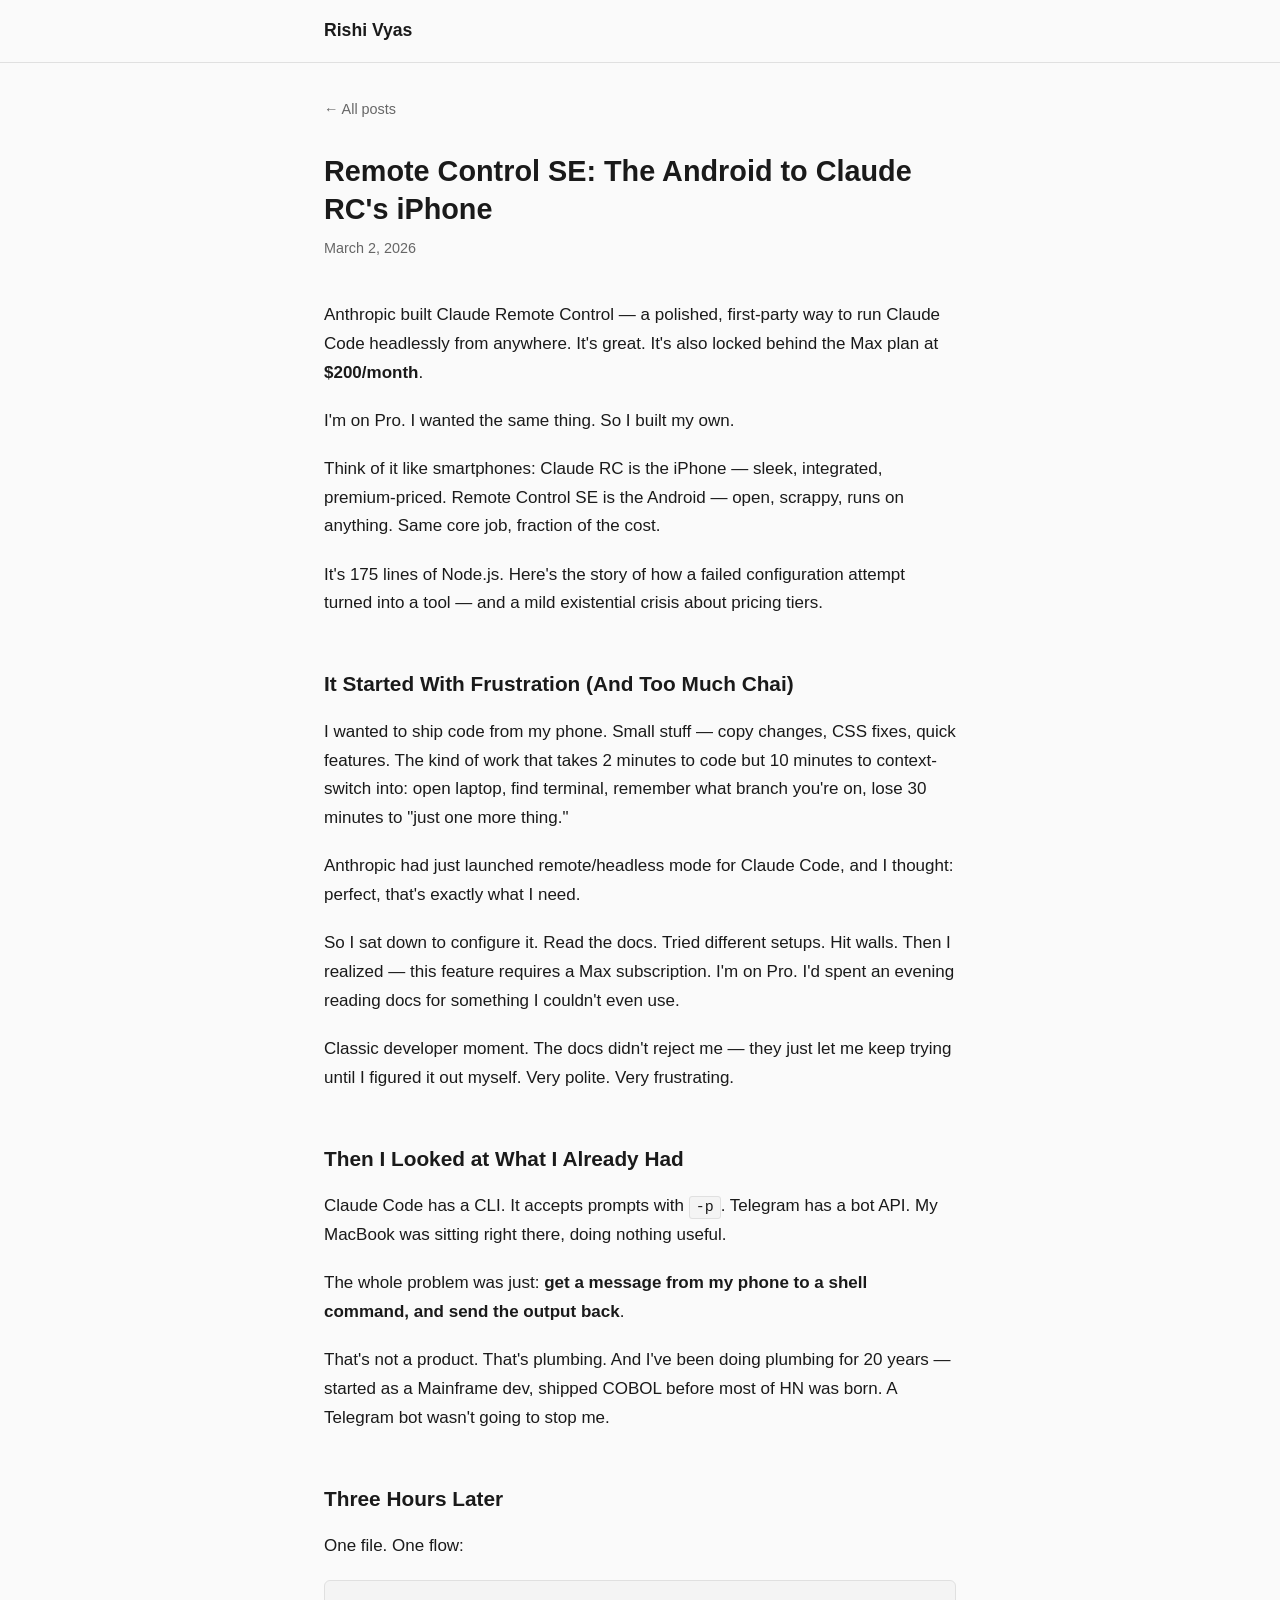
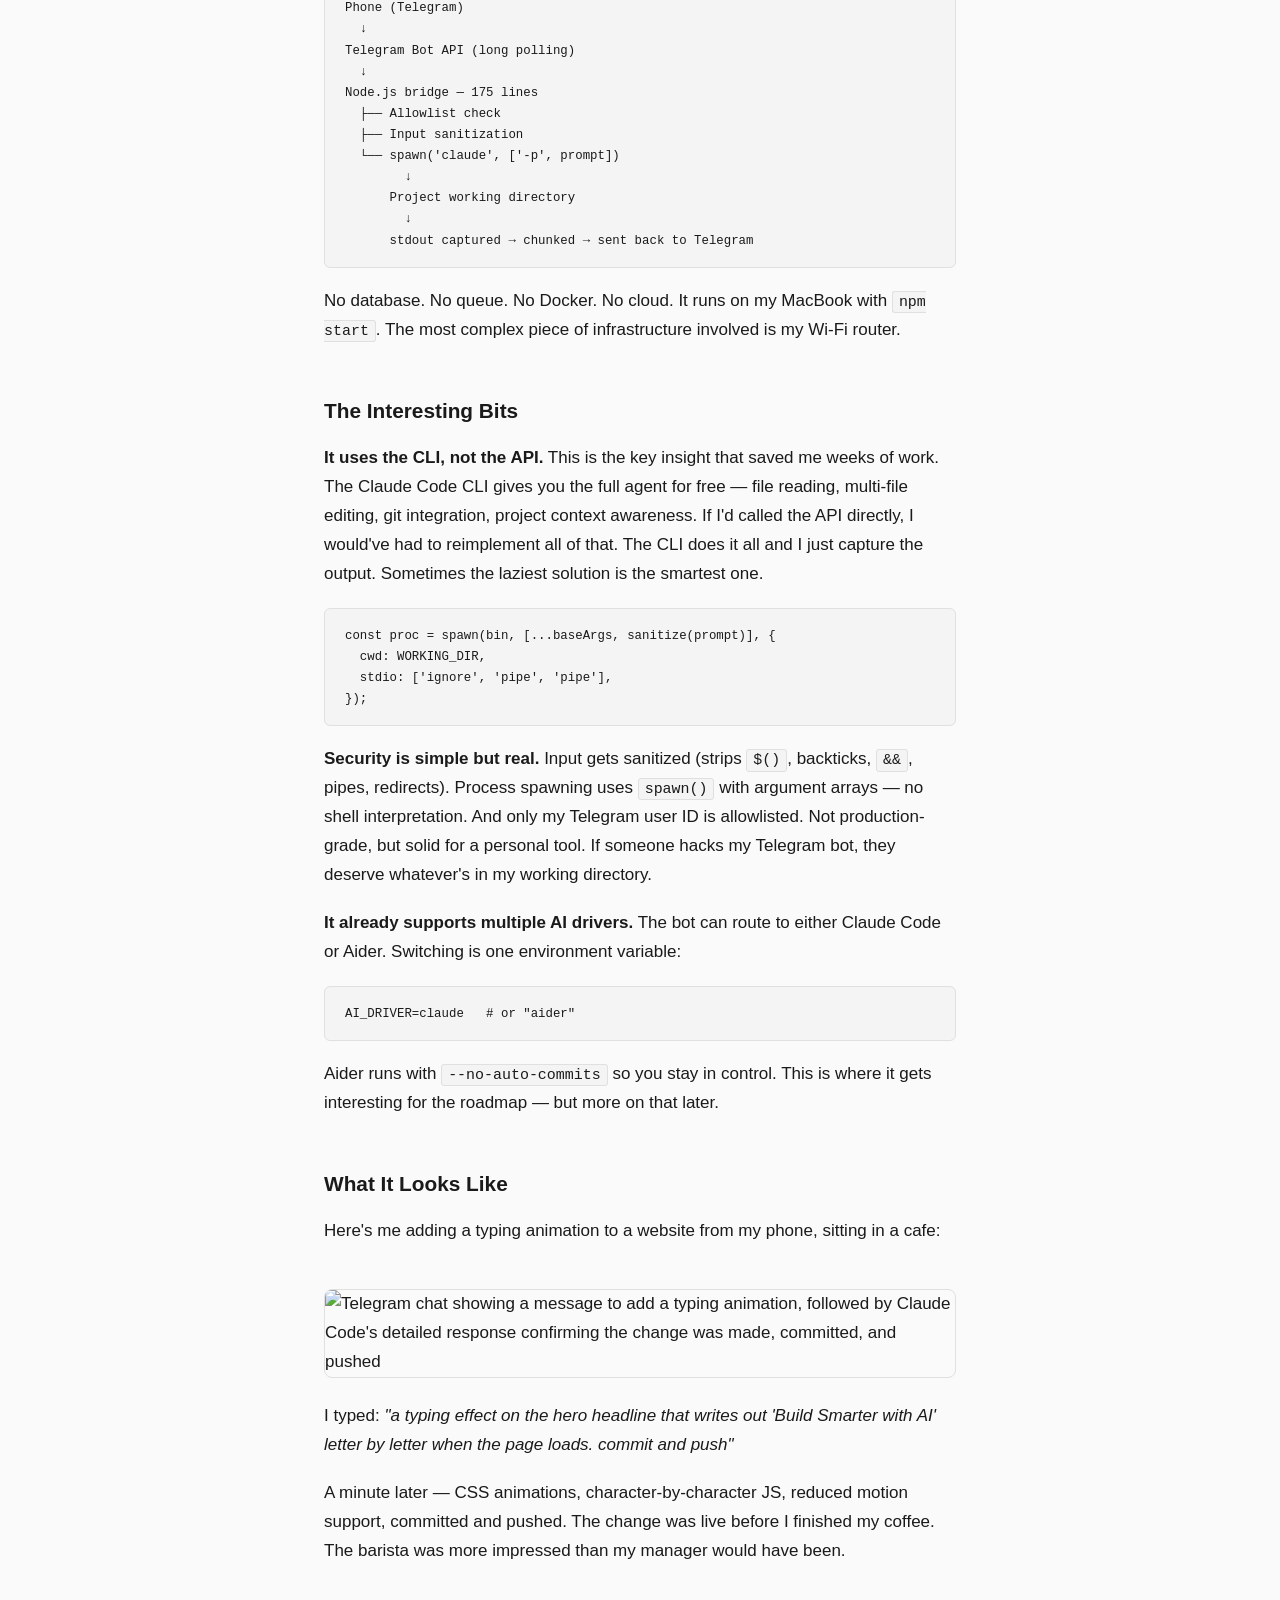
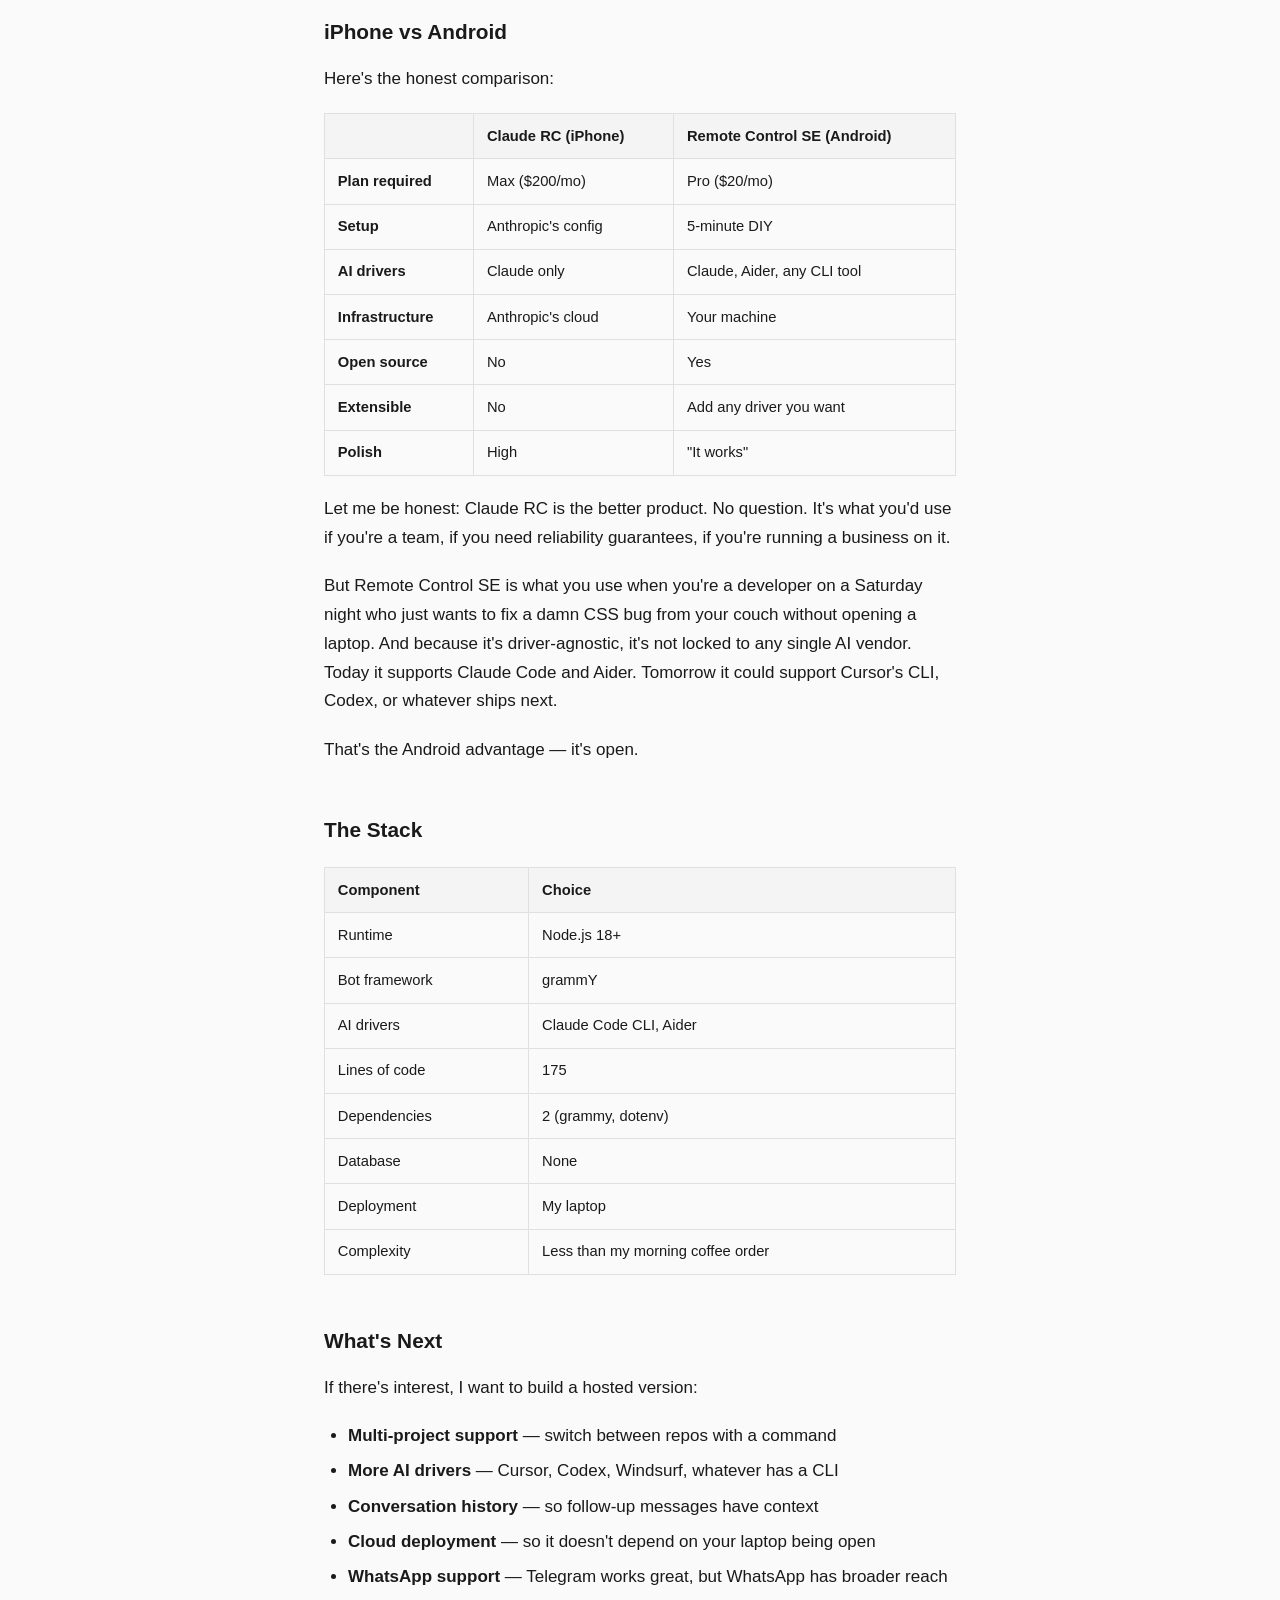
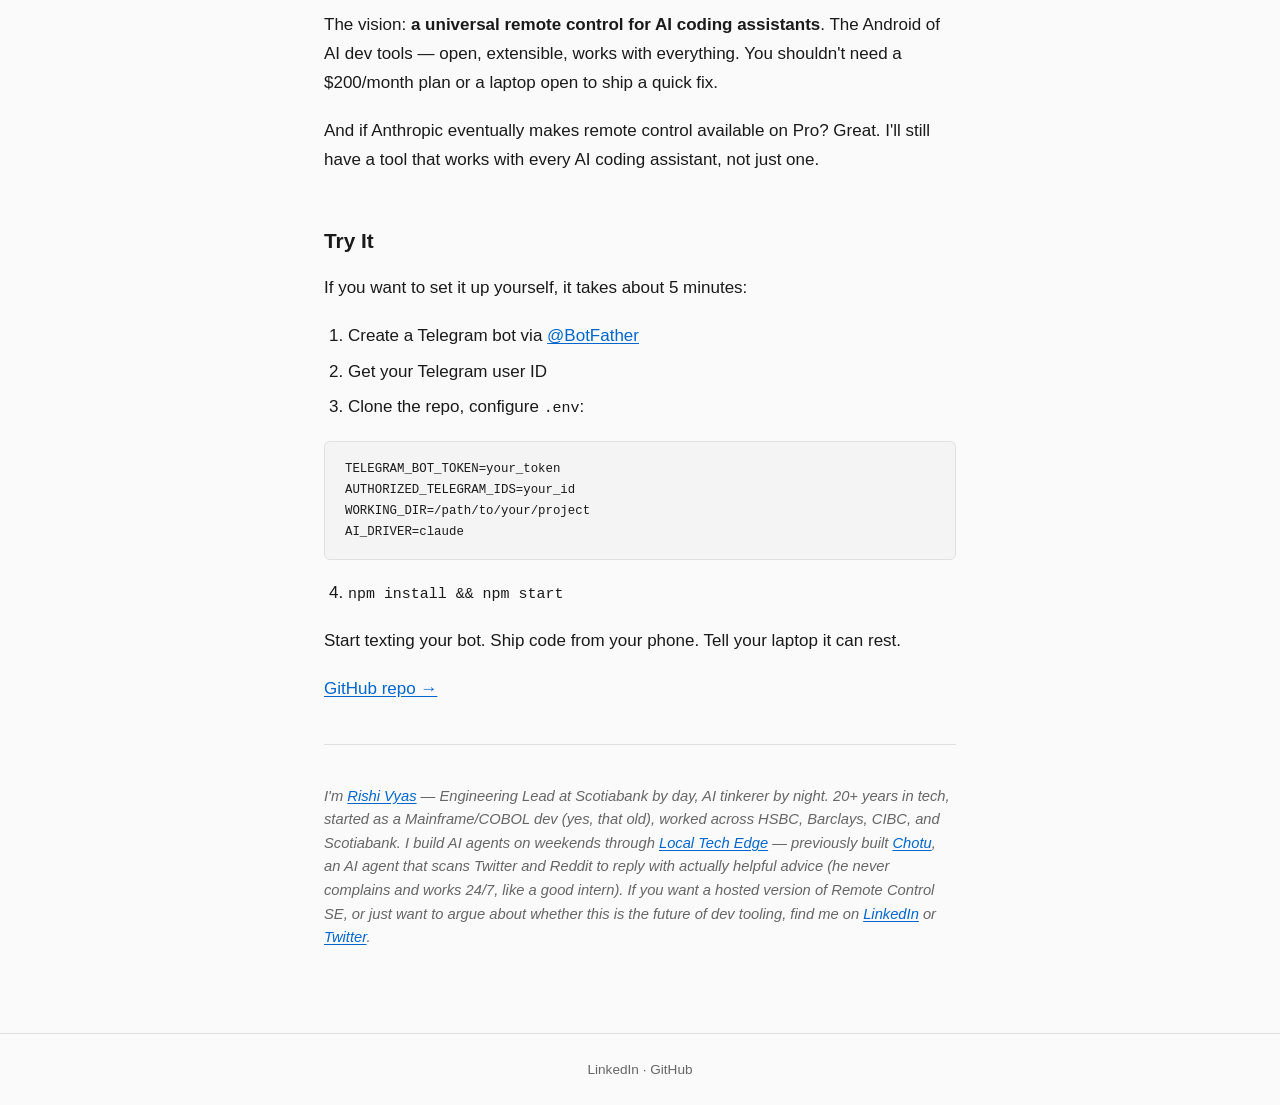
==== posts/remote-control-se.html @ 63335330 "Initial blog setup with first post: Remote Control SE Co-Authored-By: Claude Opus 4.6 <noreply@anthr" ====
<!DOCTYPE html>
<html lang="en">
<head>
  <meta charset="UTF-8">
  <meta name="viewport" content="width=device-width, initial-scale=1.0">
  <title>Remote Control SE: The Android to Claude RC's iPhone — Rishi Vyas</title>
  <meta name="description" content="I couldn't get Claude's official remote control working. So I built my own in 175 lines of Node.js.">
  <meta property="og:title" content="Remote Control SE: The Android to Claude RC's iPhone">
  <meta property="og:description" content="I couldn't get Claude's official remote control working. So I built my own in 175 lines of Node.js.">
  <meta property="og:type" content="article">
  <link rel="stylesheet" href="../style.css">
</head>
<body>
  <header>
    <nav>
      <a href="/" class="site-title">Rishi Vyas</a>
    </nav>
  </header>
  <main>
    <a href="/" class="back-link">&larr; All posts</a>

    <article>
      <div class="post-header">
        <h1>Remote Control SE: The Android to Claude RC's iPhone</h1>
        <p class="post-meta">March 2, 2026</p>
      </div>

      <div class="post-content">
        <p>Anthropic built Claude Remote Control — a polished, first-party way to run Claude Code headlessly from anywhere. It's great. It's also locked behind the Max plan at <strong>$200/month</strong>.</p>

        <p>I'm on Pro. I wanted the same thing. So I built my own.</p>

        <p>Think of it like smartphones: Claude RC is the iPhone — sleek, integrated, premium-priced. Remote Control SE is the Android — open, scrappy, runs on anything. Same core job, fraction of the cost.</p>

        <p>It's 175 lines of Node.js. Here's the story of how a failed configuration attempt turned into a tool — and a mild existential crisis about pricing tiers.</p>

        <h2>It Started With Frustration (And Too Much Chai)</h2>

        <p>I wanted to ship code from my phone. Small stuff — copy changes, CSS fixes, quick features. The kind of work that takes 2 minutes to code but 10 minutes to context-switch into: open laptop, find terminal, remember what branch you're on, lose 30 minutes to "just one more thing."</p>

        <p>Anthropic had just launched remote/headless mode for Claude Code, and I thought: perfect, that's exactly what I need.</p>

        <p>So I sat down to configure it. Read the docs. Tried different setups. Hit walls. Then I realized — this feature requires a Max subscription. I'm on Pro. I'd spent an evening reading docs for something I couldn't even use.</p>

        <p>Classic developer moment. The docs didn't reject me — they just let me keep trying until I figured it out myself. Very polite. Very frustrating.</p>

        <h2>Then I Looked at What I Already Had</h2>

        <p>Claude Code has a CLI. It accepts prompts with <code>-p</code>. Telegram has a bot API. My MacBook was sitting right there, doing nothing useful.</p>

        <p>The whole problem was just: <strong>get a message from my phone to a shell command, and send the output back</strong>.</p>

        <p>That's not a product. That's plumbing. And I've been doing plumbing for 20 years — started as a Mainframe dev, shipped COBOL before most of HN was born. A Telegram bot wasn't going to stop me.</p>

        <h2>Three Hours Later</h2>

        <p>One file. One flow:</p>

<pre><code>Phone (Telegram)
  ↓
Telegram Bot API (long polling)
  ↓
Node.js bridge — 175 lines
  ├── Allowlist check
  ├── Input sanitization
  └── spawn('claude', ['-p', prompt])
        ↓
      Project working directory
        ↓
      stdout captured → chunked → sent back to Telegram</code></pre>

        <p>No database. No queue. No Docker. No cloud. It runs on my MacBook with <code>npm start</code>. The most complex piece of infrastructure involved is my Wi-Fi router.</p>

        <h2>The Interesting Bits</h2>

        <p><strong>It uses the CLI, not the API.</strong> This is the key insight that saved me weeks of work. The Claude Code CLI gives you the full agent for free — file reading, multi-file editing, git integration, project context awareness. If I'd called the API directly, I would've had to reimplement all of that. The CLI does it all and I just capture the output. Sometimes the laziest solution is the smartest one.</p>

<pre><code>const proc = spawn(bin, [...baseArgs, sanitize(prompt)], {
  cwd: WORKING_DIR,
  stdio: ['ignore', 'pipe', 'pipe'],
});</code></pre>

        <p><strong>Security is simple but real.</strong> Input gets sanitized (strips <code>$()</code>, backticks, <code>&&</code>, pipes, redirects). Process spawning uses <code>spawn()</code> with argument arrays — no shell interpretation. And only my Telegram user ID is allowlisted. Not production-grade, but solid for a personal tool. If someone hacks my Telegram bot, they deserve whatever's in my working directory.</p>

        <p><strong>It already supports multiple AI drivers.</strong> The bot can route to either Claude Code or Aider. Switching is one environment variable:</p>

<pre><code>AI_DRIVER=claude   # or "aider"</code></pre>

        <p>Aider runs with <code>--no-auto-commits</code> so you stay in control. This is where it gets interesting for the roadmap — but more on that later.</p>

        <h2>What It Looks Like</h2>

        <p>Here's me adding a typing animation to a website from my phone, sitting in a cafe:</p>

        <img src="../images/telegram-screenshot.png" alt="Telegram chat showing a message to add a typing animation, followed by Claude Code's detailed response confirming the change was made, committed, and pushed">

        <p>I typed: <em>"a typing effect on the hero headline that writes out 'Build Smarter with AI' letter by letter when the page loads. commit and push"</em></p>

        <p>A minute later — CSS animations, character-by-character JS, reduced motion support, committed and pushed. The change was live before I finished my coffee. The barista was more impressed than my manager would have been.</p>

        <h2>iPhone vs Android</h2>

        <p>Here's the honest comparison:</p>

        <table>
          <thead>
            <tr>
              <th></th>
              <th>Claude RC (iPhone)</th>
              <th>Remote Control SE (Android)</th>
            </tr>
          </thead>
          <tbody>
            <tr><td><strong>Plan required</strong></td><td>Max ($200/mo)</td><td>Pro ($20/mo)</td></tr>
            <tr><td><strong>Setup</strong></td><td>Anthropic's config</td><td>5-minute DIY</td></tr>
            <tr><td><strong>AI drivers</strong></td><td>Claude only</td><td>Claude, Aider, any CLI tool</td></tr>
            <tr><td><strong>Infrastructure</strong></td><td>Anthropic's cloud</td><td>Your machine</td></tr>
            <tr><td><strong>Open source</strong></td><td>No</td><td>Yes</td></tr>
            <tr><td><strong>Extensible</strong></td><td>No</td><td>Add any driver you want</td></tr>
            <tr><td><strong>Polish</strong></td><td>High</td><td>"It works"</td></tr>
          </tbody>
        </table>

        <p>Let me be honest: Claude RC is the better product. No question. It's what you'd use if you're a team, if you need reliability guarantees, if you're running a business on it.</p>

        <p>But Remote Control SE is what you use when you're a developer on a Saturday night who just wants to fix a damn CSS bug from your couch without opening a laptop. And because it's driver-agnostic, it's not locked to any single AI vendor. Today it supports Claude Code and Aider. Tomorrow it could support Cursor's CLI, Codex, or whatever ships next.</p>

        <p>That's the Android advantage — it's open.</p>

        <h2>The Stack</h2>

        <table>
          <thead>
            <tr><th>Component</th><th>Choice</th></tr>
          </thead>
          <tbody>
            <tr><td>Runtime</td><td>Node.js 18+</td></tr>
            <tr><td>Bot framework</td><td>grammY</td></tr>
            <tr><td>AI drivers</td><td>Claude Code CLI, Aider</td></tr>
            <tr><td>Lines of code</td><td>175</td></tr>
            <tr><td>Dependencies</td><td>2 (grammy, dotenv)</td></tr>
            <tr><td>Database</td><td>None</td></tr>
            <tr><td>Deployment</td><td>My laptop</td></tr>
            <tr><td>Complexity</td><td>Less than my morning coffee order</td></tr>
          </tbody>
        </table>

        <h2>What's Next</h2>

        <p>If there's interest, I want to build a hosted version:</p>

        <ul>
          <li><strong>Multi-project support</strong> — switch between repos with a command</li>
          <li><strong>More AI drivers</strong> — Cursor, Codex, Windsurf, whatever has a CLI</li>
          <li><strong>Conversation history</strong> — so follow-up messages have context</li>
          <li><strong>Cloud deployment</strong> — so it doesn't depend on your laptop being open</li>
          <li><strong>WhatsApp support</strong> — Telegram works great, but WhatsApp has broader reach</li>
        </ul>

        <p>The vision: <strong>a universal remote control for AI coding assistants</strong>. The Android of AI dev tools — open, extensible, works with everything. You shouldn't need a $200/month plan or a laptop open to ship a quick fix.</p>

        <p>And if Anthropic eventually makes remote control available on Pro? Great. I'll still have a tool that works with every AI coding assistant, not just one.</p>

        <h2>Try It</h2>

        <p>If you want to set it up yourself, it takes about 5 minutes:</p>

        <ol>
          <li>Create a Telegram bot via <a href="https://t.me/BotFather">@BotFather</a></li>
          <li>Get your Telegram user ID</li>
          <li>Clone the repo, configure <code>.env</code>:</li>
        </ol>

<pre><code>TELEGRAM_BOT_TOKEN=your_token
AUTHORIZED_TELEGRAM_IDS=your_id
WORKING_DIR=/path/to/your/project
AI_DRIVER=claude</code></pre>

        <ol start="4">
          <li><code>npm install && npm start</code></li>
        </ol>

        <p>Start texting your bot. Ship code from your phone. Tell your laptop it can rest.</p>

        <p><a href="#">GitHub repo →</a></p>

        <hr>

        <p class="author-bio">I'm <a href="https://www.linkedin.com/in/rishi-vyas-b788802b/">Rishi Vyas</a> — Engineering Lead at Scotiabank by day, AI tinkerer by night. 20+ years in tech, started as a Mainframe/COBOL dev (yes, that old), worked across HSBC, Barclays, CIBC, and Scotiabank. I build AI agents on weekends through <a href="https://localtechedge.com">Local Tech Edge</a> — previously built <a href="https://x.com">Chotu</a>, an AI agent that scans Twitter and Reddit to reply with actually helpful advice (he never complains and works 24/7, like a good intern). If you want a hosted version of Remote Control SE, or just want to argue about whether this is the future of dev tooling, find me on <a href="https://www.linkedin.com/in/rishi-vyas-b788802b/">LinkedIn</a> or <a href="https://x.com">Twitter</a>.</p>
      </div>
    </article>
  </main>
  <footer>
    <p>
      <a href="https://www.linkedin.com/in/rishi-vyas-b788802b/">LinkedIn</a> ·
      <a href="https://github.com/reshevyas-png">GitHub</a>
    </p>
  </footer>
</body>
</html>
---- style.css ----
:root {
  --bg: #fafafa;
  --text: #1a1a1a;
  --text-secondary: #666;
  --accent: #0066cc;
  --border: #e0e0e0;
  --code-bg: #f4f4f4;
  --max-width: 680px;
}

@media (prefers-color-scheme: dark) {
  :root {
    --bg: #111;
    --text: #e0e0e0;
    --text-secondary: #999;
    --accent: #4d9fff;
    --border: #333;
    --code-bg: #1a1a1a;
  }
}

* {
  margin: 0;
  padding: 0;
  box-sizing: border-box;
}

body {
  font-family: -apple-system, BlinkMacSystemFont, 'Segoe UI', Helvetica, Arial, sans-serif;
  background: var(--bg);
  color: var(--text);
  line-height: 1.7;
  font-size: 17px;
}

header {
  border-bottom: 1px solid var(--border);
  padding: 1rem 0;
}

nav {
  max-width: var(--max-width);
  margin: 0 auto;
  padding: 0 1.5rem;
}

.site-title {
  color: var(--text);
  text-decoration: none;
  font-weight: 600;
  font-size: 1.1rem;
}

main {
  max-width: var(--max-width);
  margin: 0 auto;
  padding: 2rem 1.5rem 4rem;
}

/* Index page */
.posts h1 {
  font-size: 1.5rem;
  margin-bottom: 2rem;
}

.post-preview {
  margin-bottom: 2.5rem;
}

.post-preview time {
  color: var(--text-secondary);
  font-size: 0.85rem;
}

.post-preview h2 {
  font-size: 1.25rem;
  margin: 0.25rem 0 0.5rem;
}

.post-preview h2 a {
  color: var(--text);
  text-decoration: none;
}

.post-preview h2 a:hover {
  color: var(--accent);
}

.post-preview p {
  color: var(--text-secondary);
}

/* Post page */
.post-header {
  margin-bottom: 2.5rem;
}

.post-header h1 {
  font-size: 1.8rem;
  line-height: 1.3;
  margin-bottom: 0.5rem;
}

.post-meta {
  color: var(--text-secondary);
  font-size: 0.9rem;
}

.post-content h2 {
  font-size: 1.3rem;
  margin: 2.5rem 0 1rem;
  padding-top: 0.5rem;
}

.post-content p {
  margin-bottom: 1.2rem;
}

.post-content a {
  color: var(--accent);
  text-decoration: underline;
  text-underline-offset: 2px;
}

.post-content strong {
  font-weight: 600;
}

.post-content em {
  font-style: italic;
}

.post-content ul,
.post-content ol {
  margin: 0 0 1.2rem 1.5rem;
}

.post-content li {
  margin-bottom: 0.4rem;
}

.post-content pre {
  background: var(--code-bg);
  border: 1px solid var(--border);
  border-radius: 6px;
  padding: 1rem 1.25rem;
  overflow-x: auto;
  margin: 1.2rem 0;
  font-size: 0.88rem;
  line-height: 1.5;
}

.post-content code {
  font-family: 'SF Mono', 'Fira Code', 'Fira Mono', Menlo, Consolas, monospace;
  font-size: 0.88em;
}

.post-content p code {
  background: var(--code-bg);
  padding: 0.15em 0.4em;
  border-radius: 3px;
  border: 1px solid var(--border);
}

.post-content img {
  max-width: 100%;
  border-radius: 8px;
  border: 1px solid var(--border);
  margin: 1.5rem 0;
}

.post-content table {
  width: 100%;
  border-collapse: collapse;
  margin: 1.2rem 0;
  font-size: 0.92rem;
}

.post-content th,
.post-content td {
  text-align: left;
  padding: 0.6rem 0.8rem;
  border: 1px solid var(--border);
}

.post-content th {
  font-weight: 600;
  background: var(--code-bg);
}

.post-content blockquote {
  border-left: 3px solid var(--accent);
  padding-left: 1rem;
  margin: 1.2rem 0;
  color: var(--text-secondary);
}

.post-content hr {
  border: none;
  border-top: 1px solid var(--border);
  margin: 2.5rem 0;
}

.author-bio {
  font-size: 0.92rem;
  color: var(--text-secondary);
  font-style: italic;
  line-height: 1.6;
}

.author-bio a {
  color: var(--accent);
}

.back-link {
  display: inline-block;
  margin-bottom: 2rem;
  color: var(--text-secondary);
  text-decoration: none;
  font-size: 0.9rem;
}

.back-link:hover {
  color: var(--accent);
}

footer {
  border-top: 1px solid var(--border);
  padding: 1.5rem 0;
  text-align: center;
  font-size: 0.85rem;
  color: var(--text-secondary);
}

footer a {
  color: var(--text-secondary);
  text-decoration: none;
}

footer a:hover {
  color: var(--accent);
}
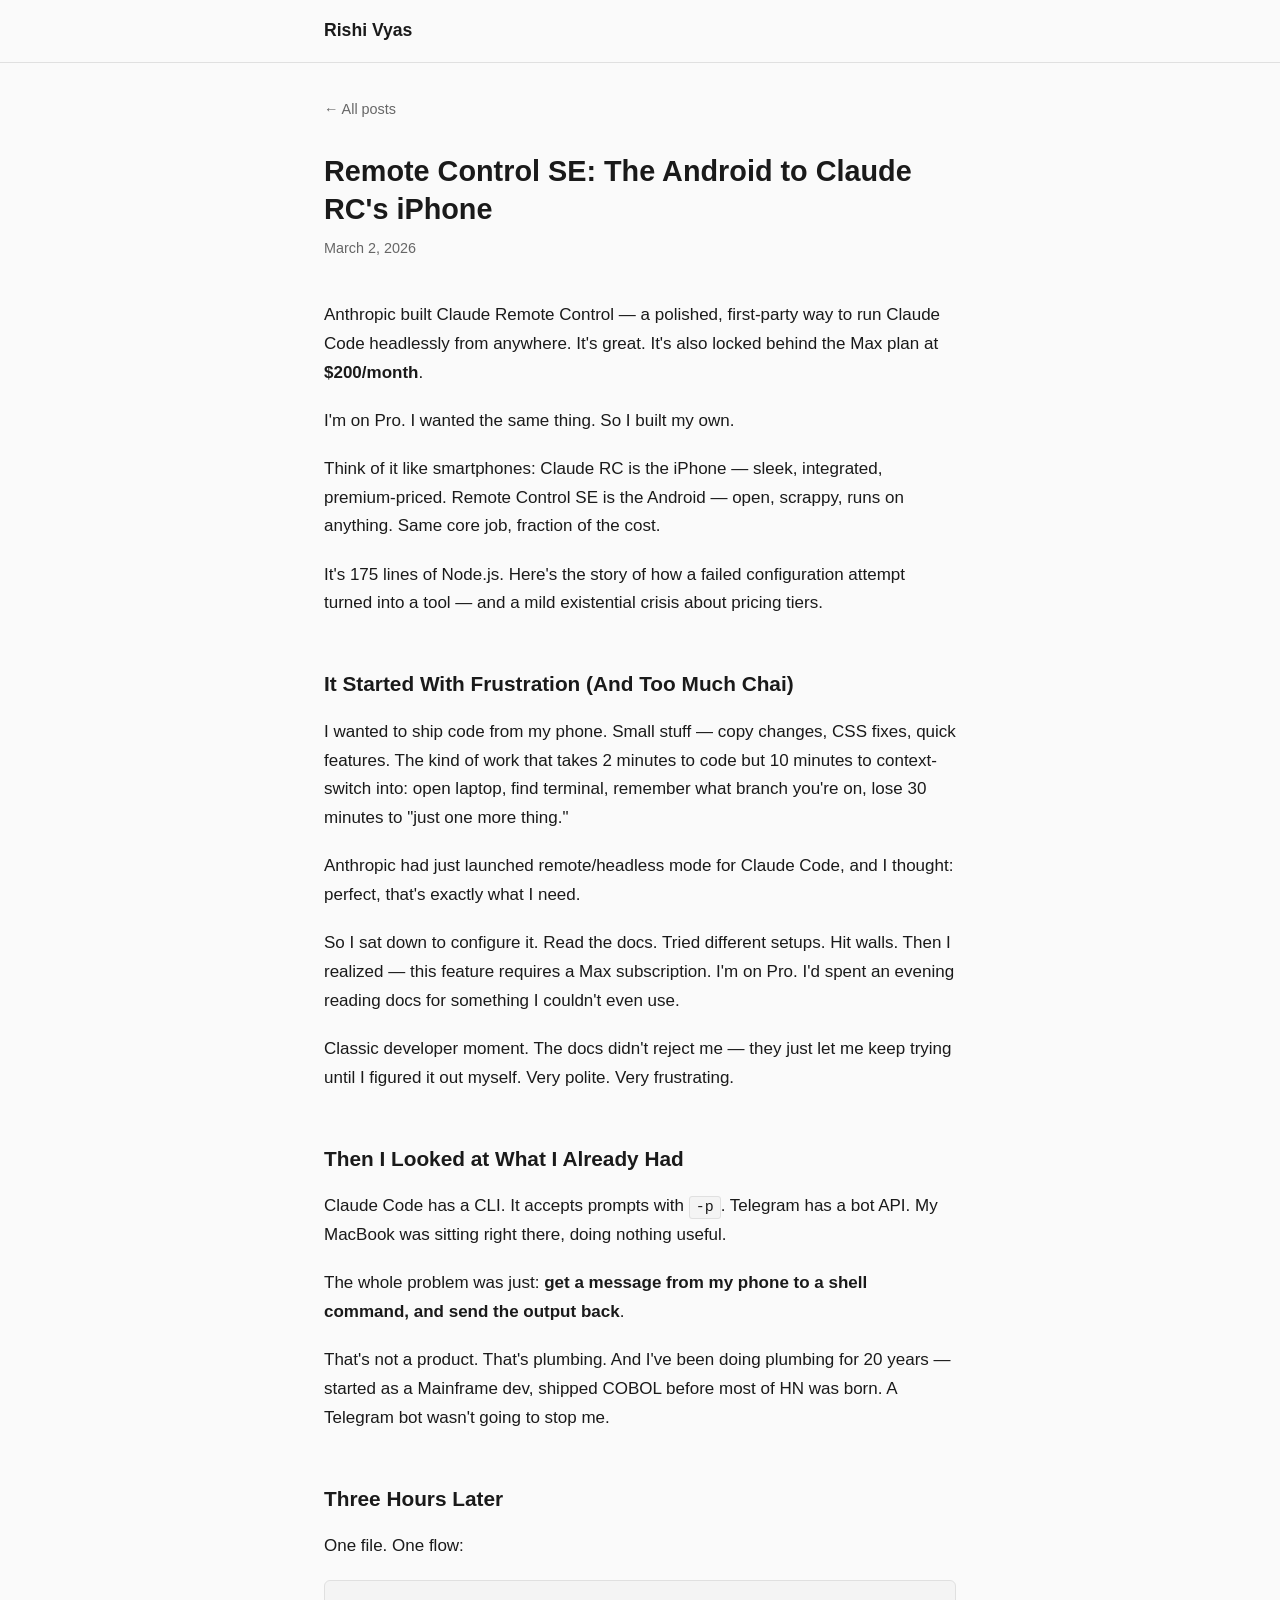
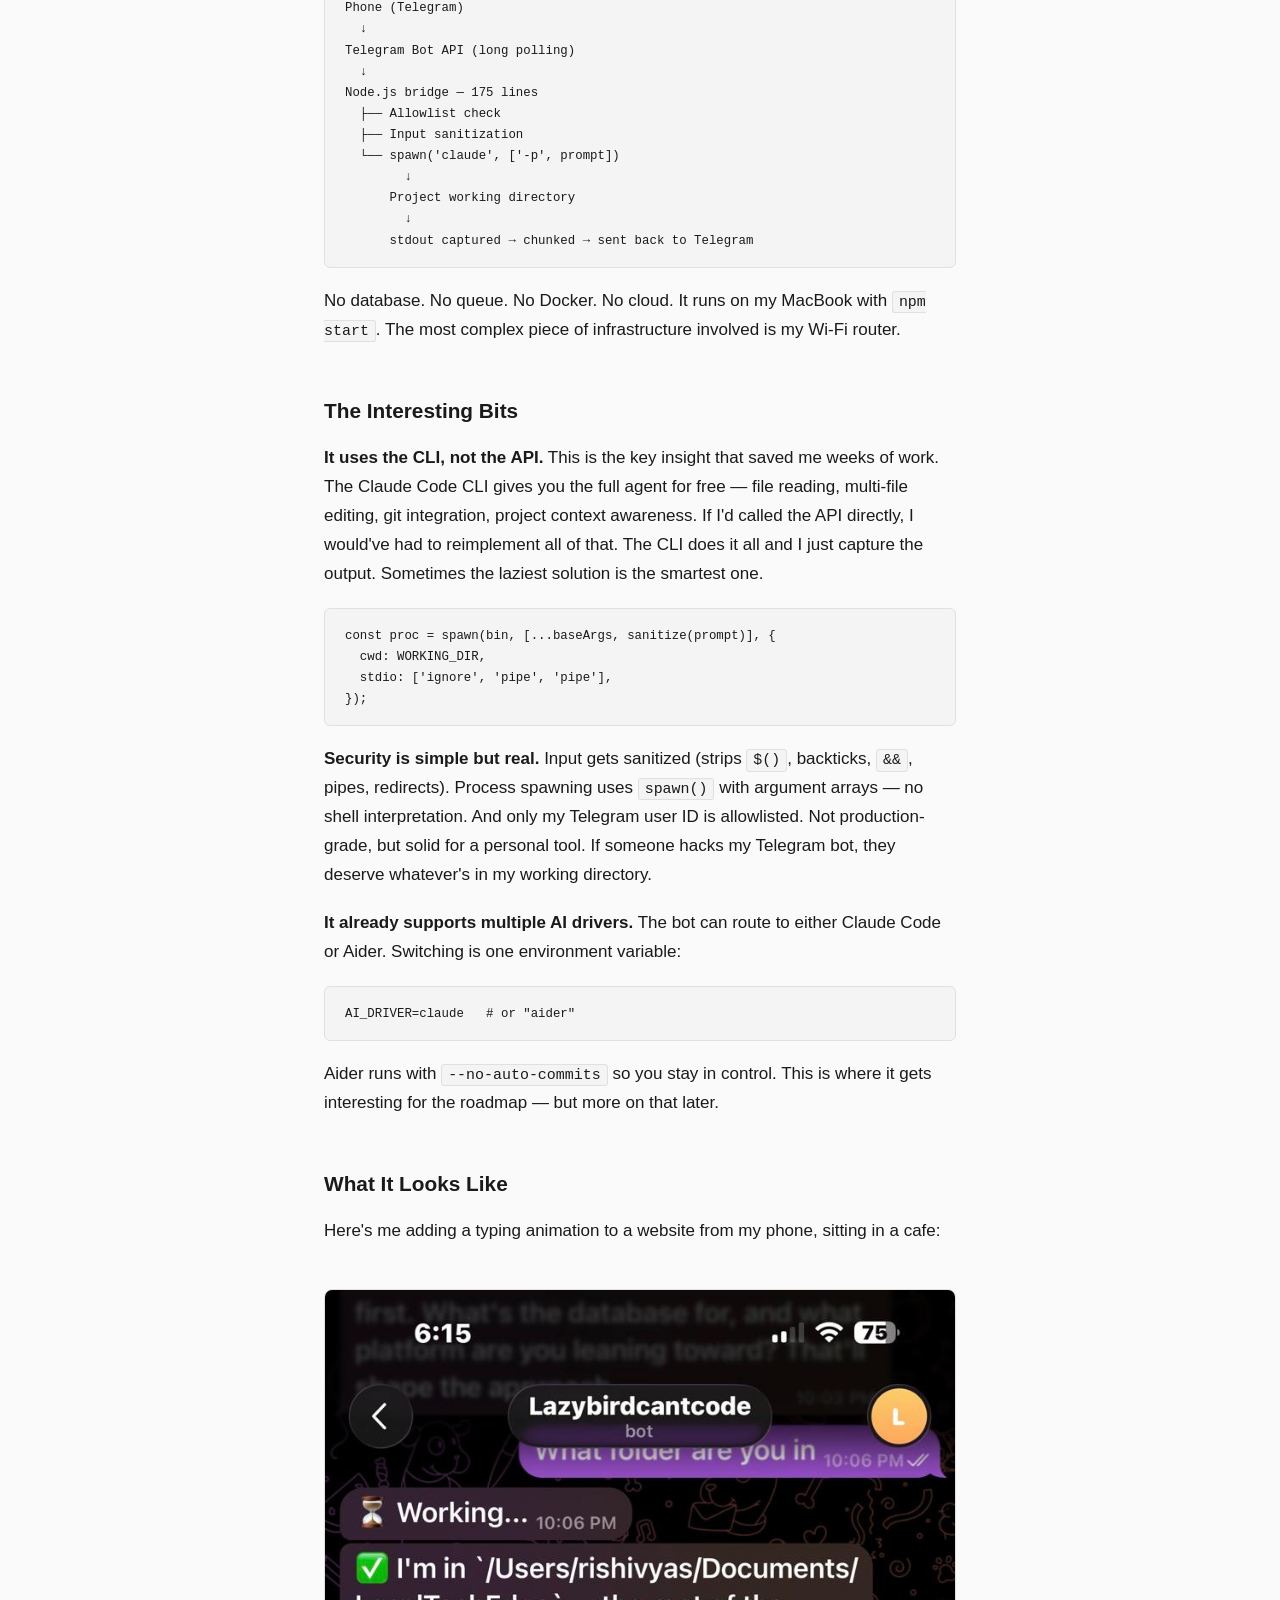
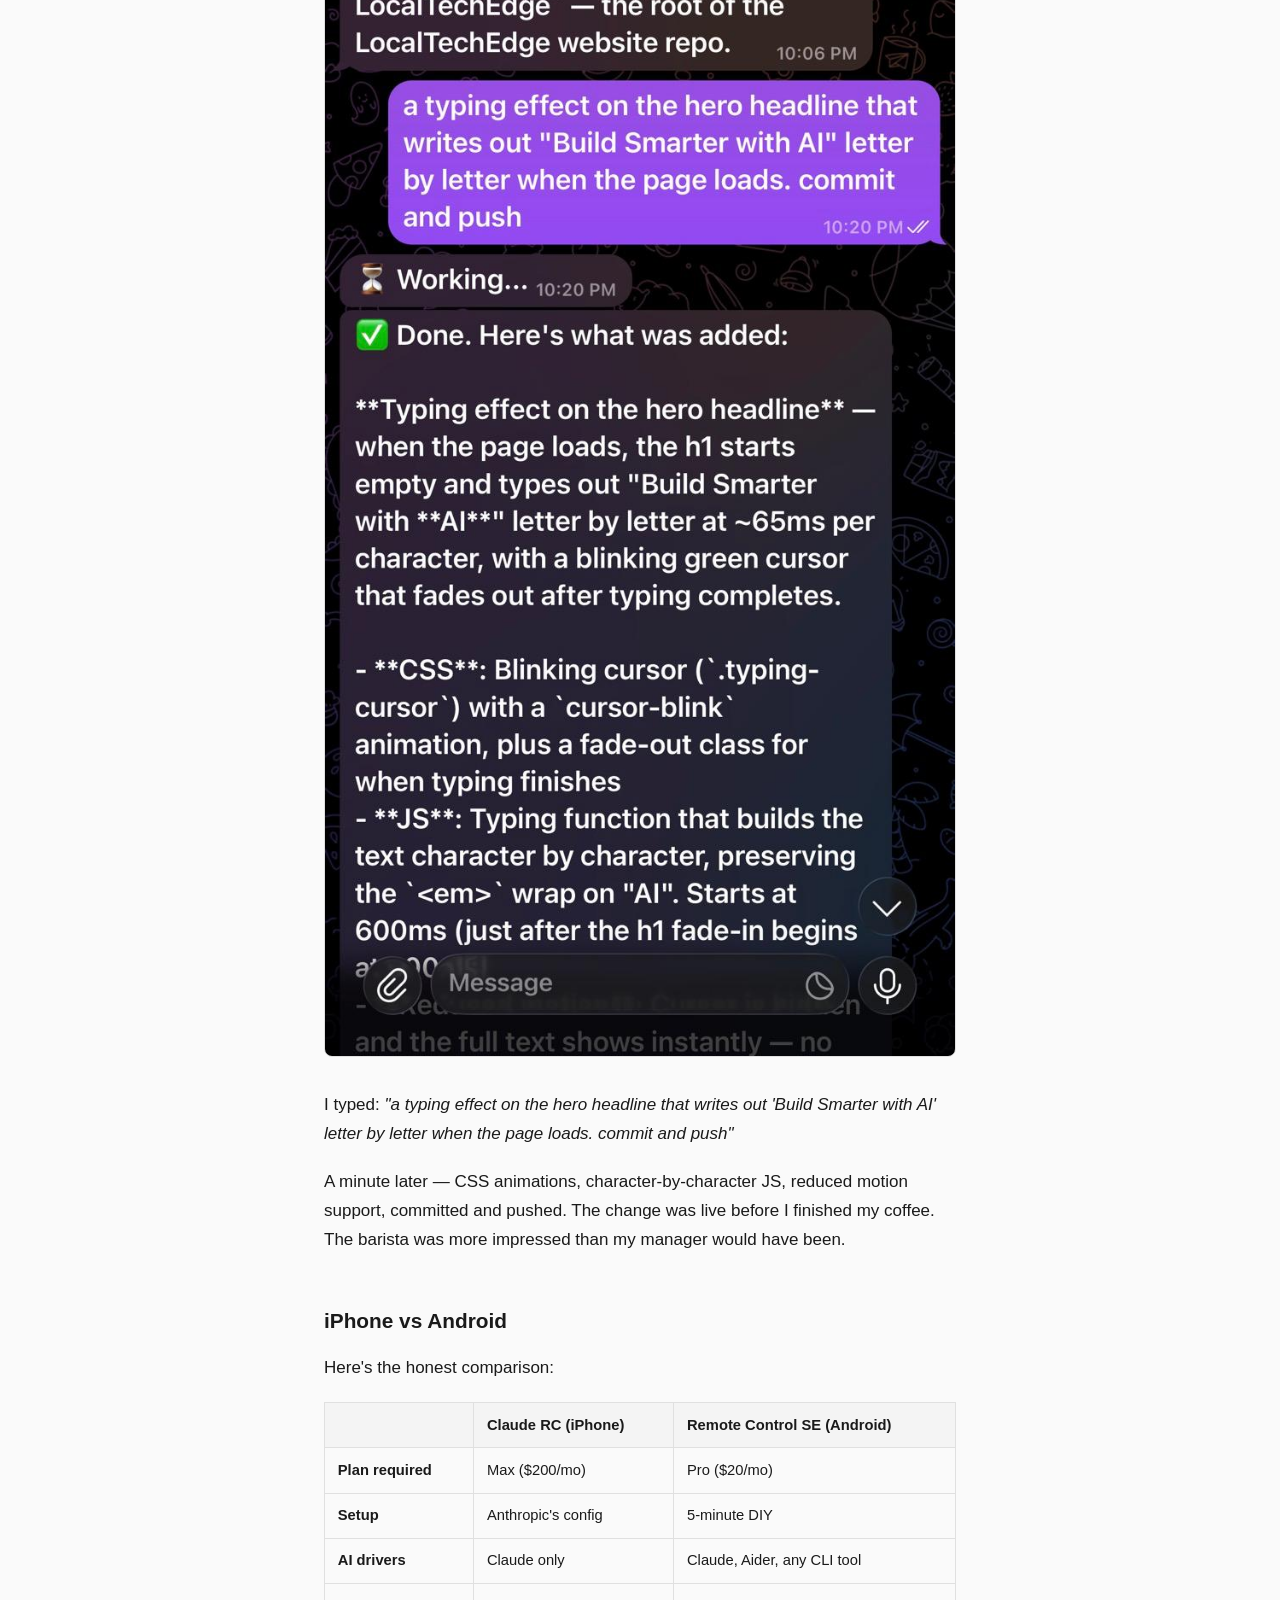
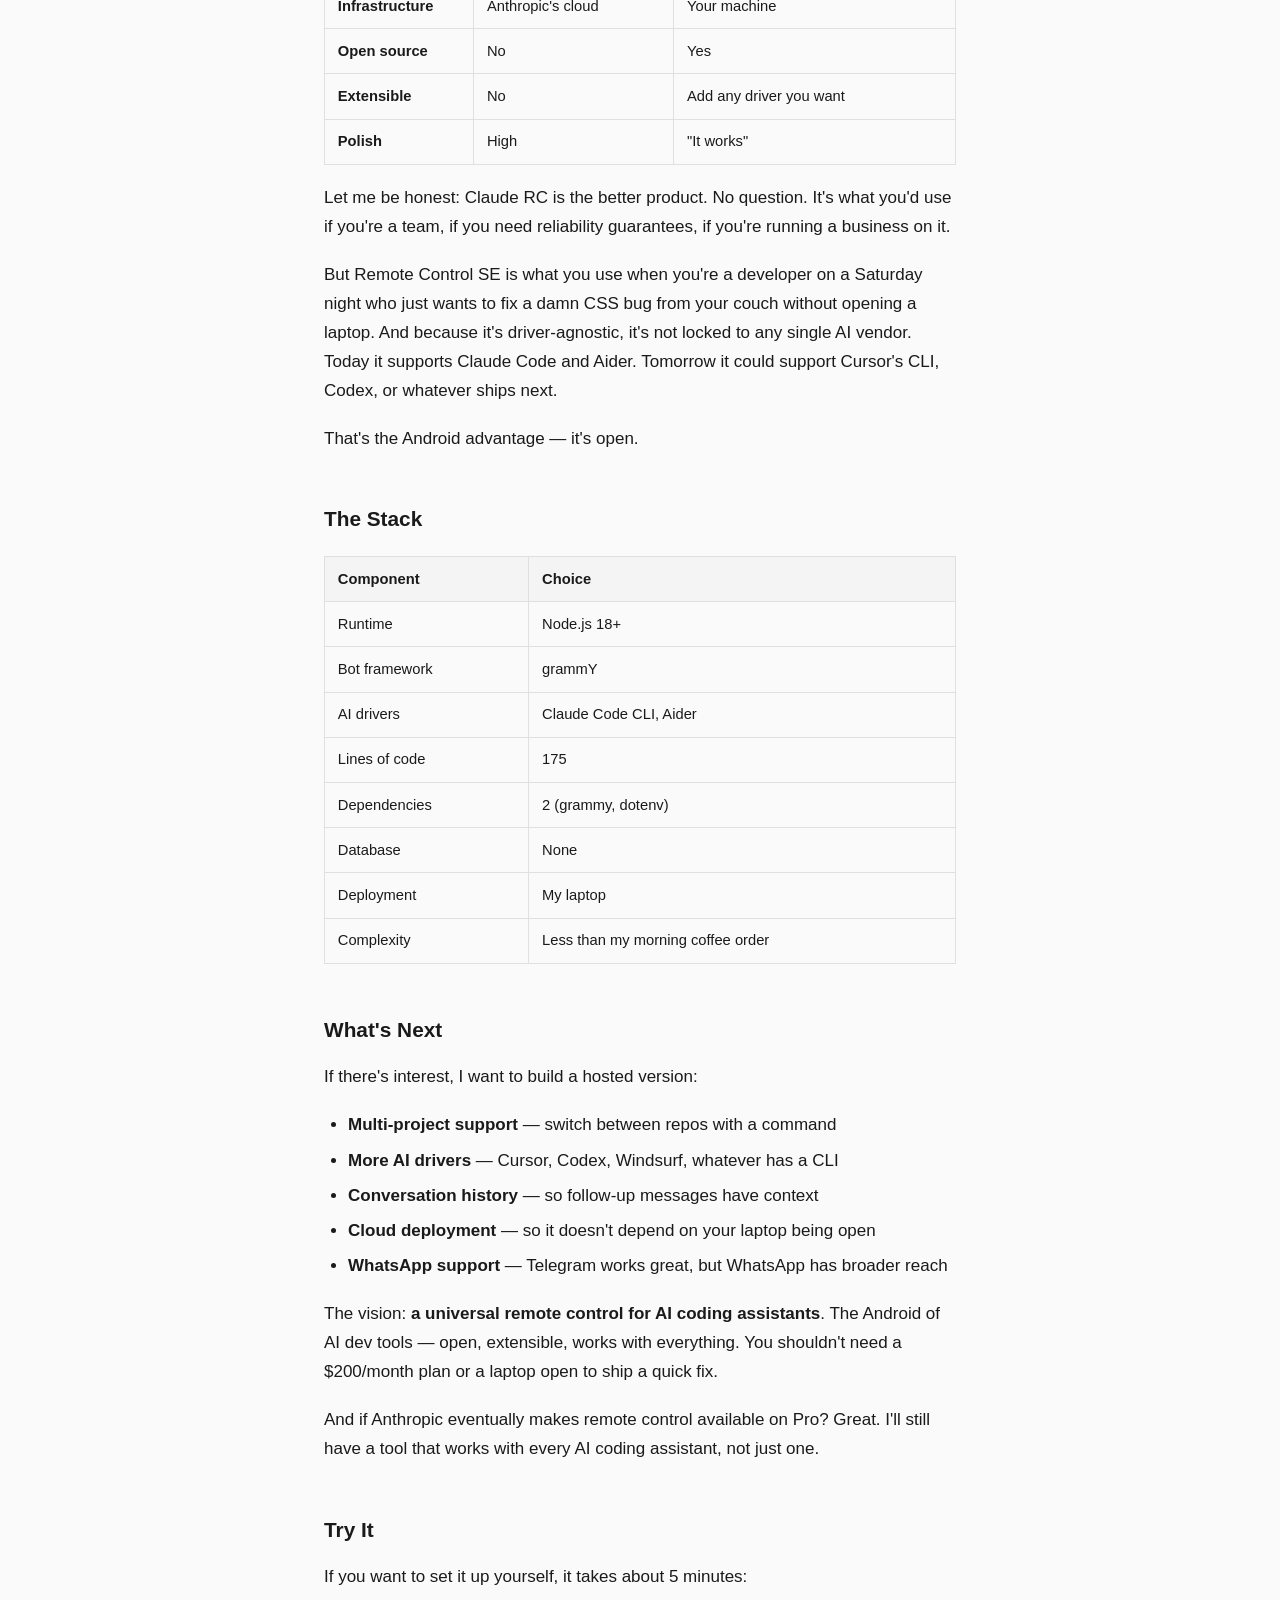
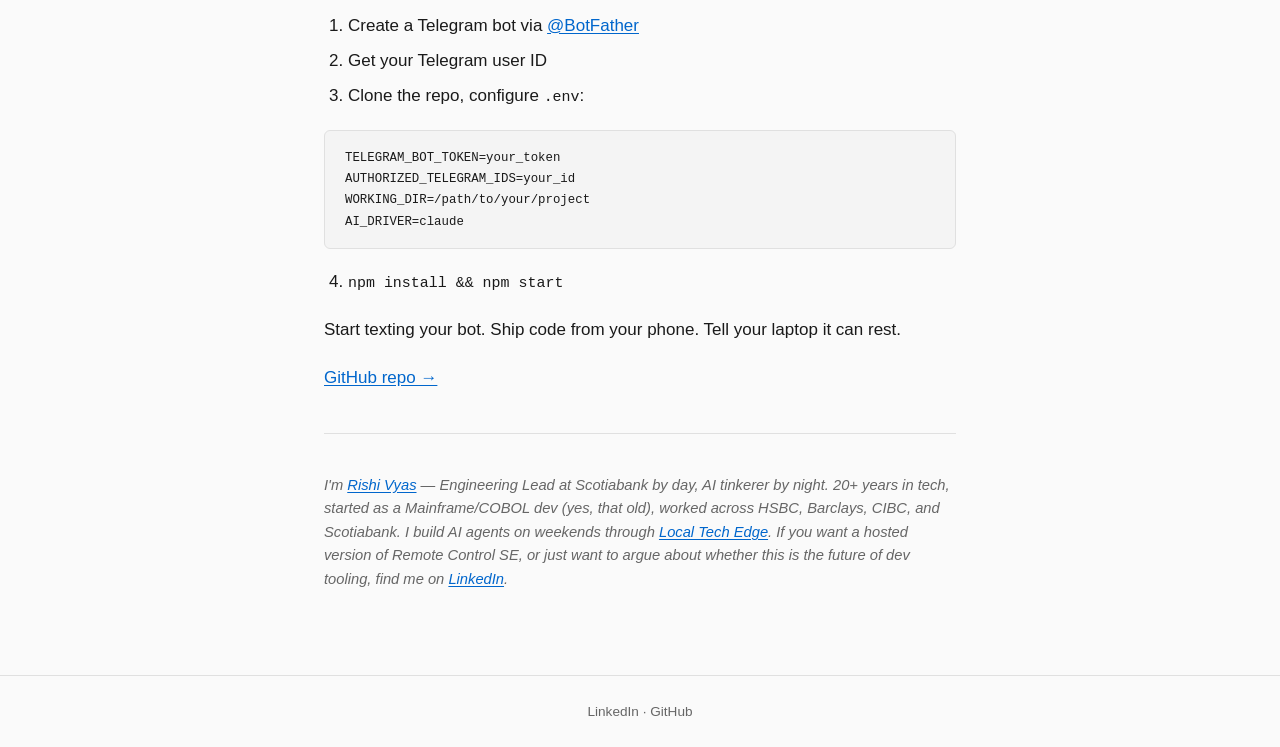
==== commit 2c1bd44b: "fix: add demo screenshot and update blog post links - Add telegram-screenshot.png to images/ - Link " ====
--- a/posts/remote-control-se.html
+++ b/posts/remote-control-se.html
@@ -182,11 +182,11 @@
 
         <p>Start texting your bot. Ship code from your phone. Tell your laptop it can rest.</p>
 
-        <p><a href="#">GitHub repo →</a></p>
+        <p><a href="https://github.com/reshevyas-png/remote-control-se">GitHub repo →</a></p>
 
         <hr>
 
-        <p class="author-bio">I'm <a href="https://www.linkedin.com/in/rishi-vyas-b788802b/">Rishi Vyas</a> — Engineering Lead at Scotiabank by day, AI tinkerer by night. 20+ years in tech, started as a Mainframe/COBOL dev (yes, that old), worked across HSBC, Barclays, CIBC, and Scotiabank. I build AI agents on weekends through <a href="https://localtechedge.com">Local Tech Edge</a> — previously built <a href="https://x.com">Chotu</a>, an AI agent that scans Twitter and Reddit to reply with actually helpful advice (he never complains and works 24/7, like a good intern). If you want a hosted version of Remote Control SE, or just want to argue about whether this is the future of dev tooling, find me on <a href="https://www.linkedin.com/in/rishi-vyas-b788802b/">LinkedIn</a> or <a href="https://x.com">Twitter</a>.</p>
+        <p class="author-bio">I'm <a href="https://www.linkedin.com/in/rishi-vyas-b788802b/">Rishi Vyas</a> — Engineering Lead at Scotiabank by day, AI tinkerer by night. 20+ years in tech, started as a Mainframe/COBOL dev (yes, that old), worked across HSBC, Barclays, CIBC, and Scotiabank. I build AI agents on weekends through <a href="https://localtechedge.com">Local Tech Edge</a>. If you want a hosted version of Remote Control SE, or just want to argue about whether this is the future of dev tooling, find me on <a href="https://www.linkedin.com/in/rishi-vyas-b788802b/">LinkedIn</a>.</p>
       </div>
     </article>
   </main>
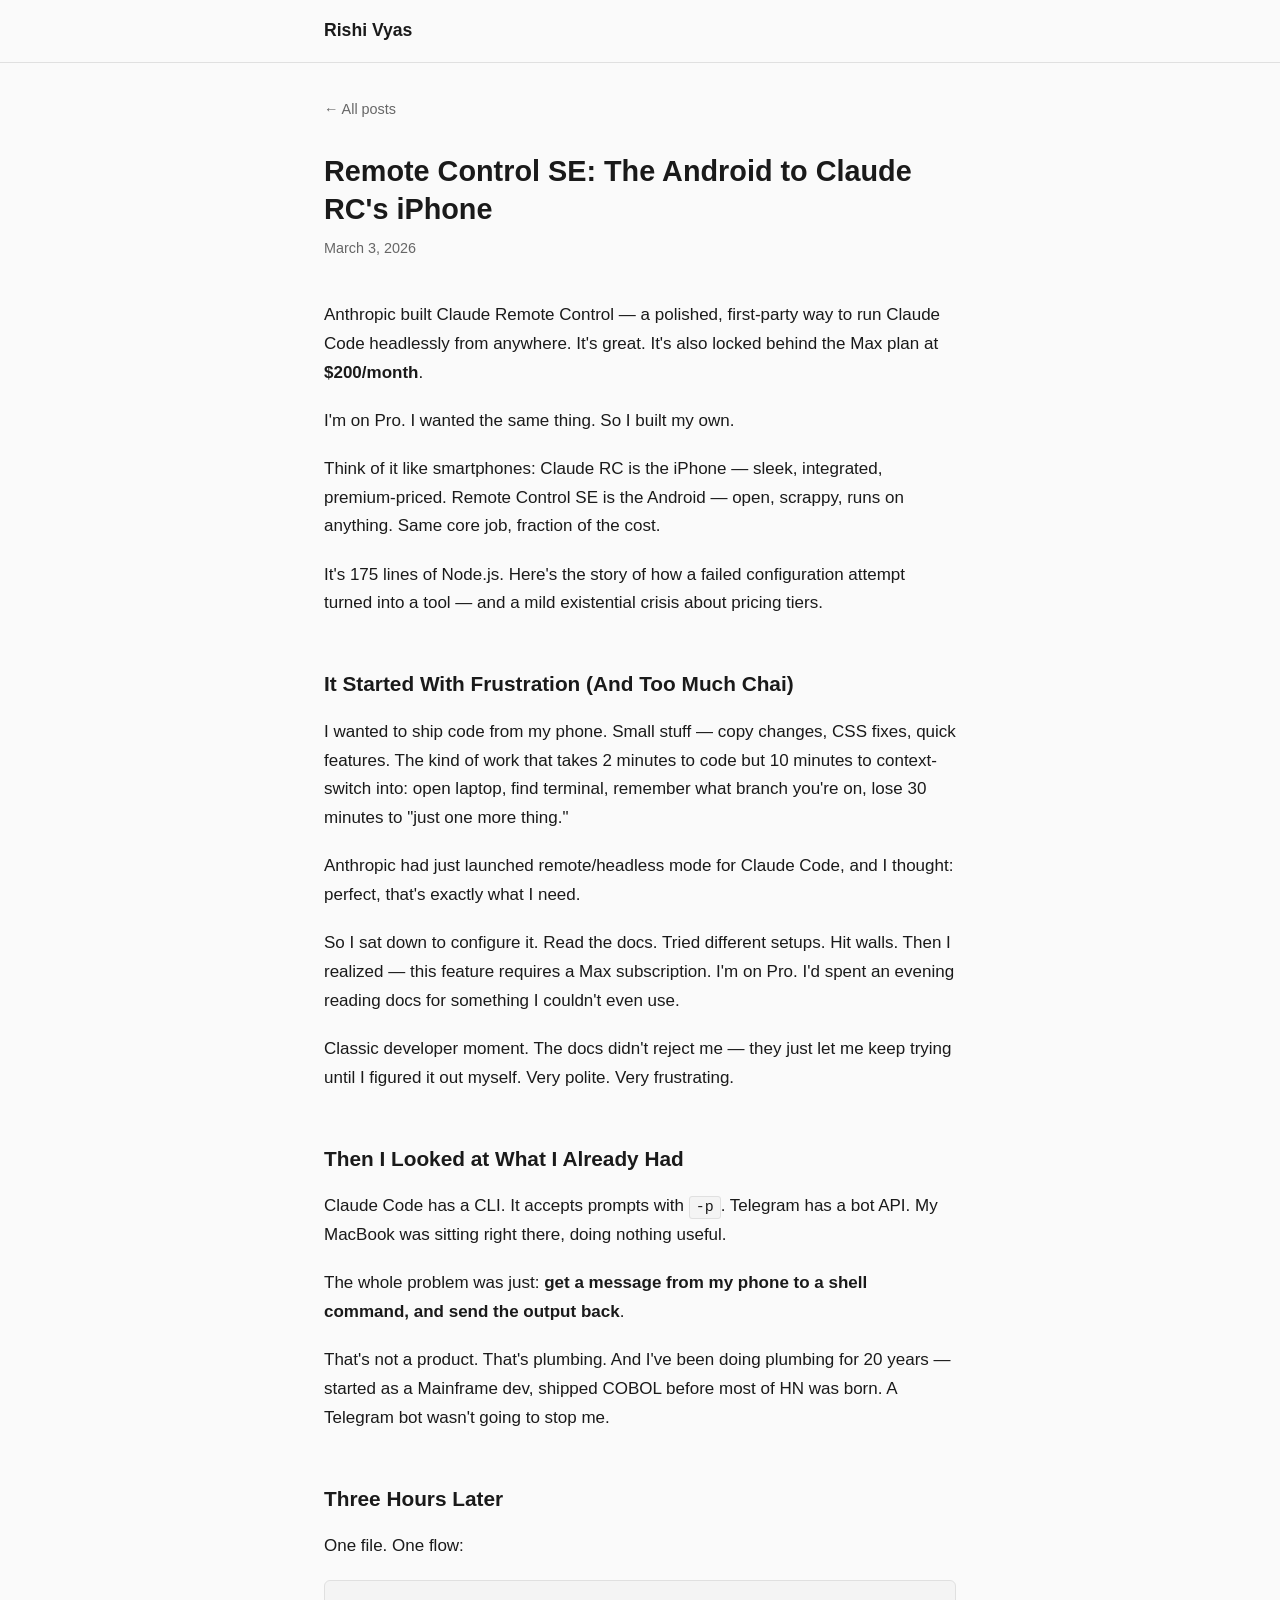
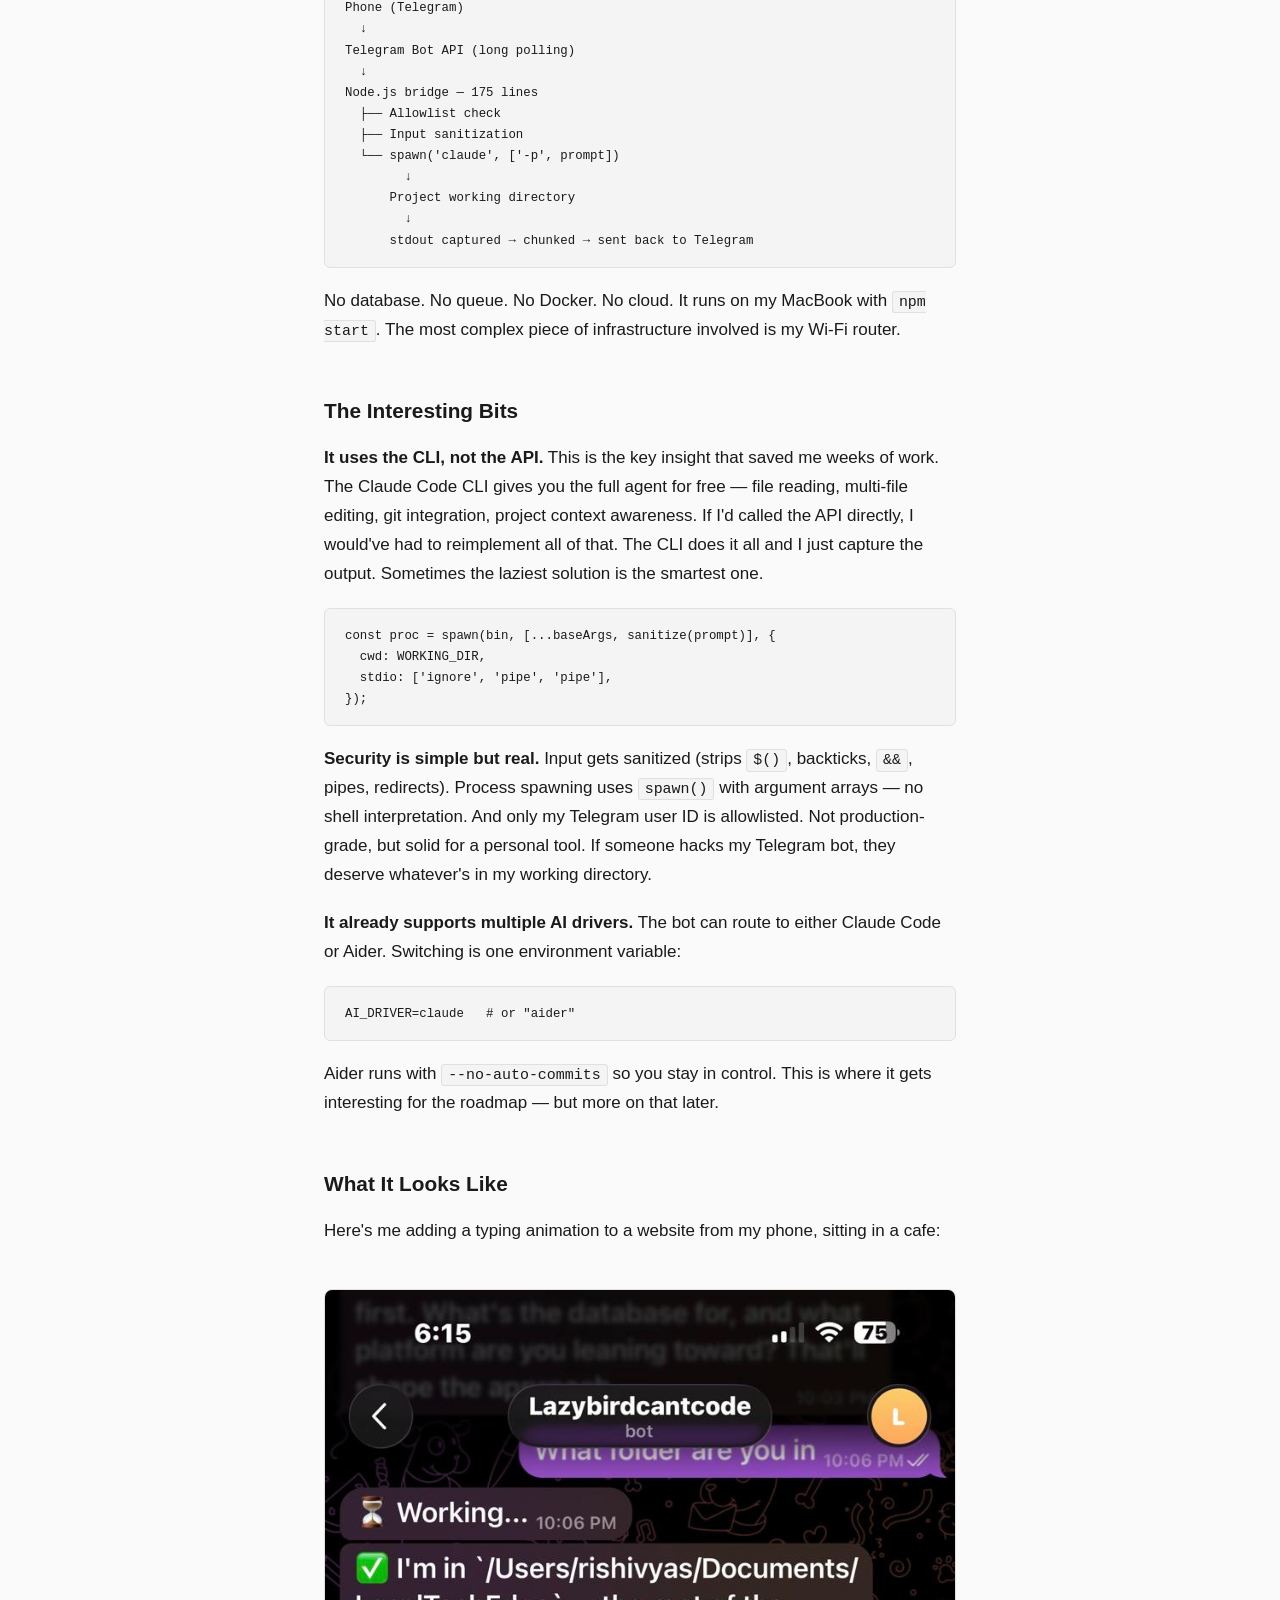
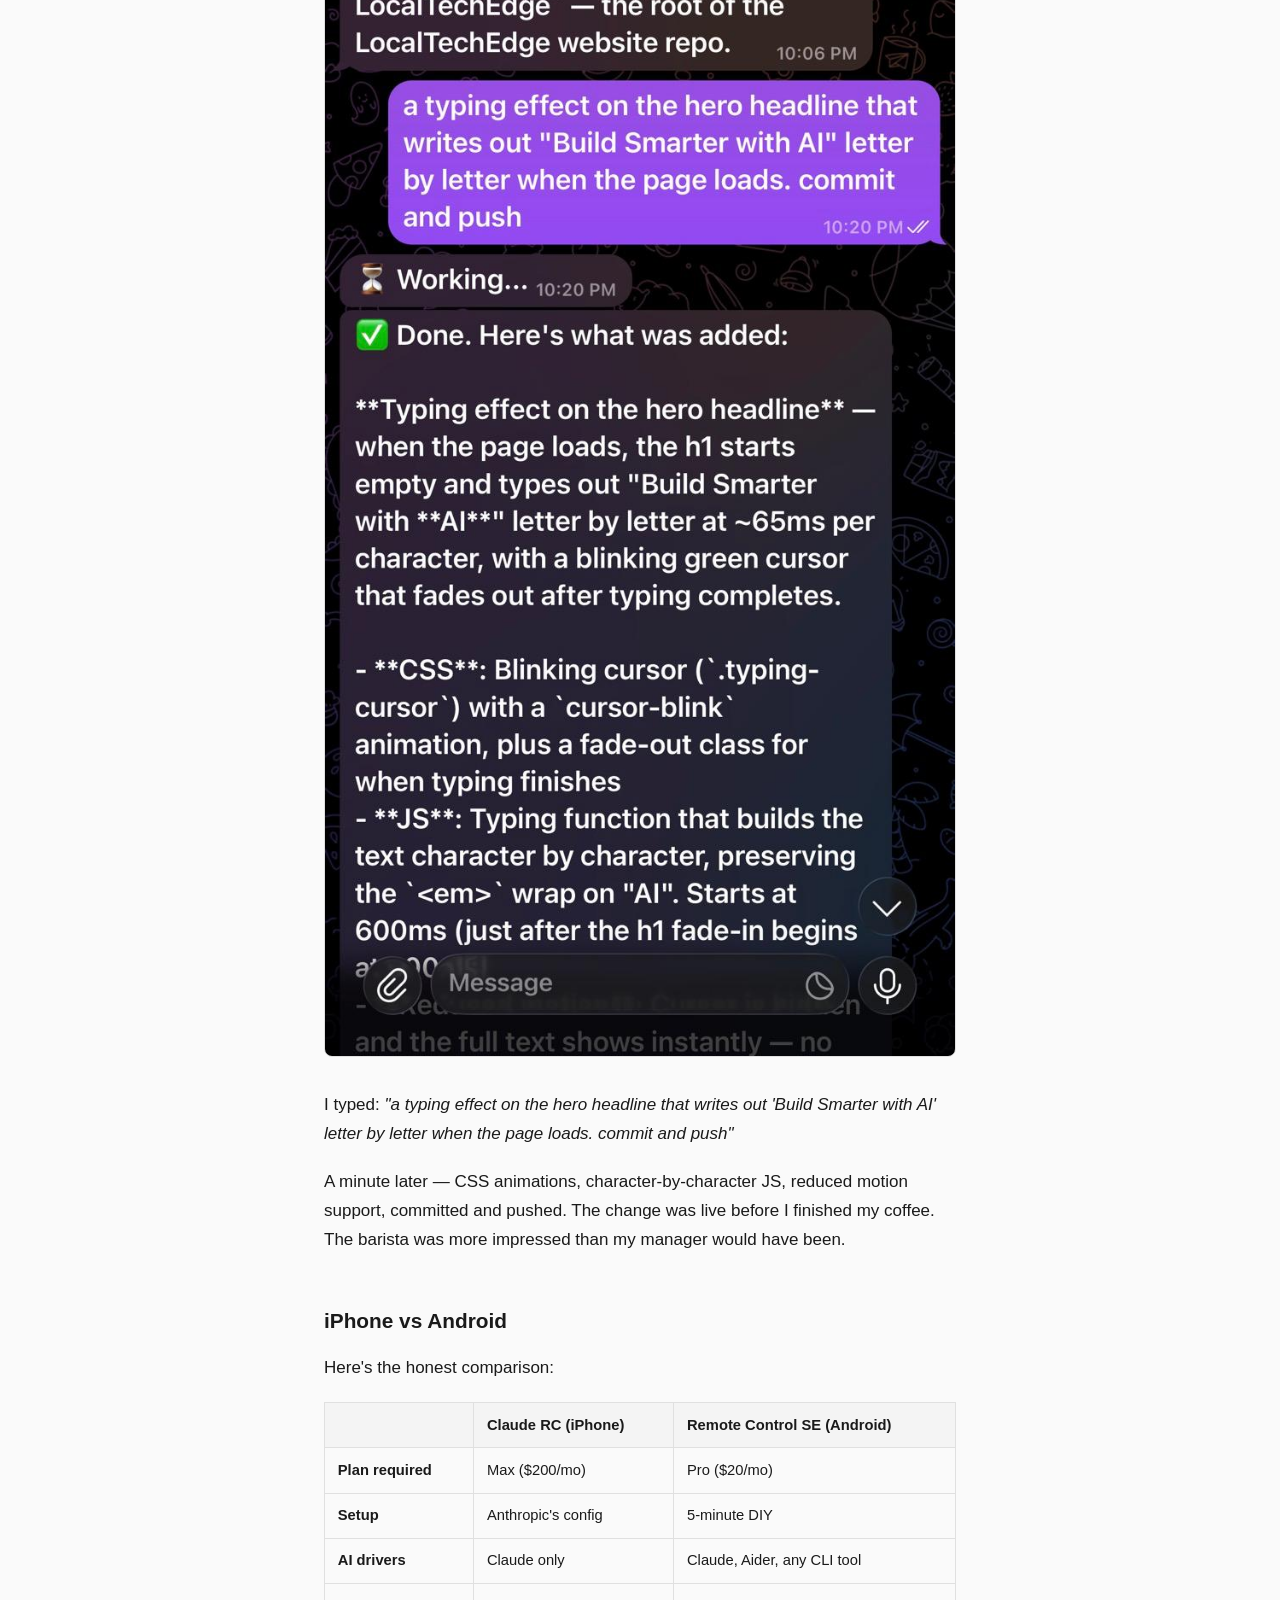
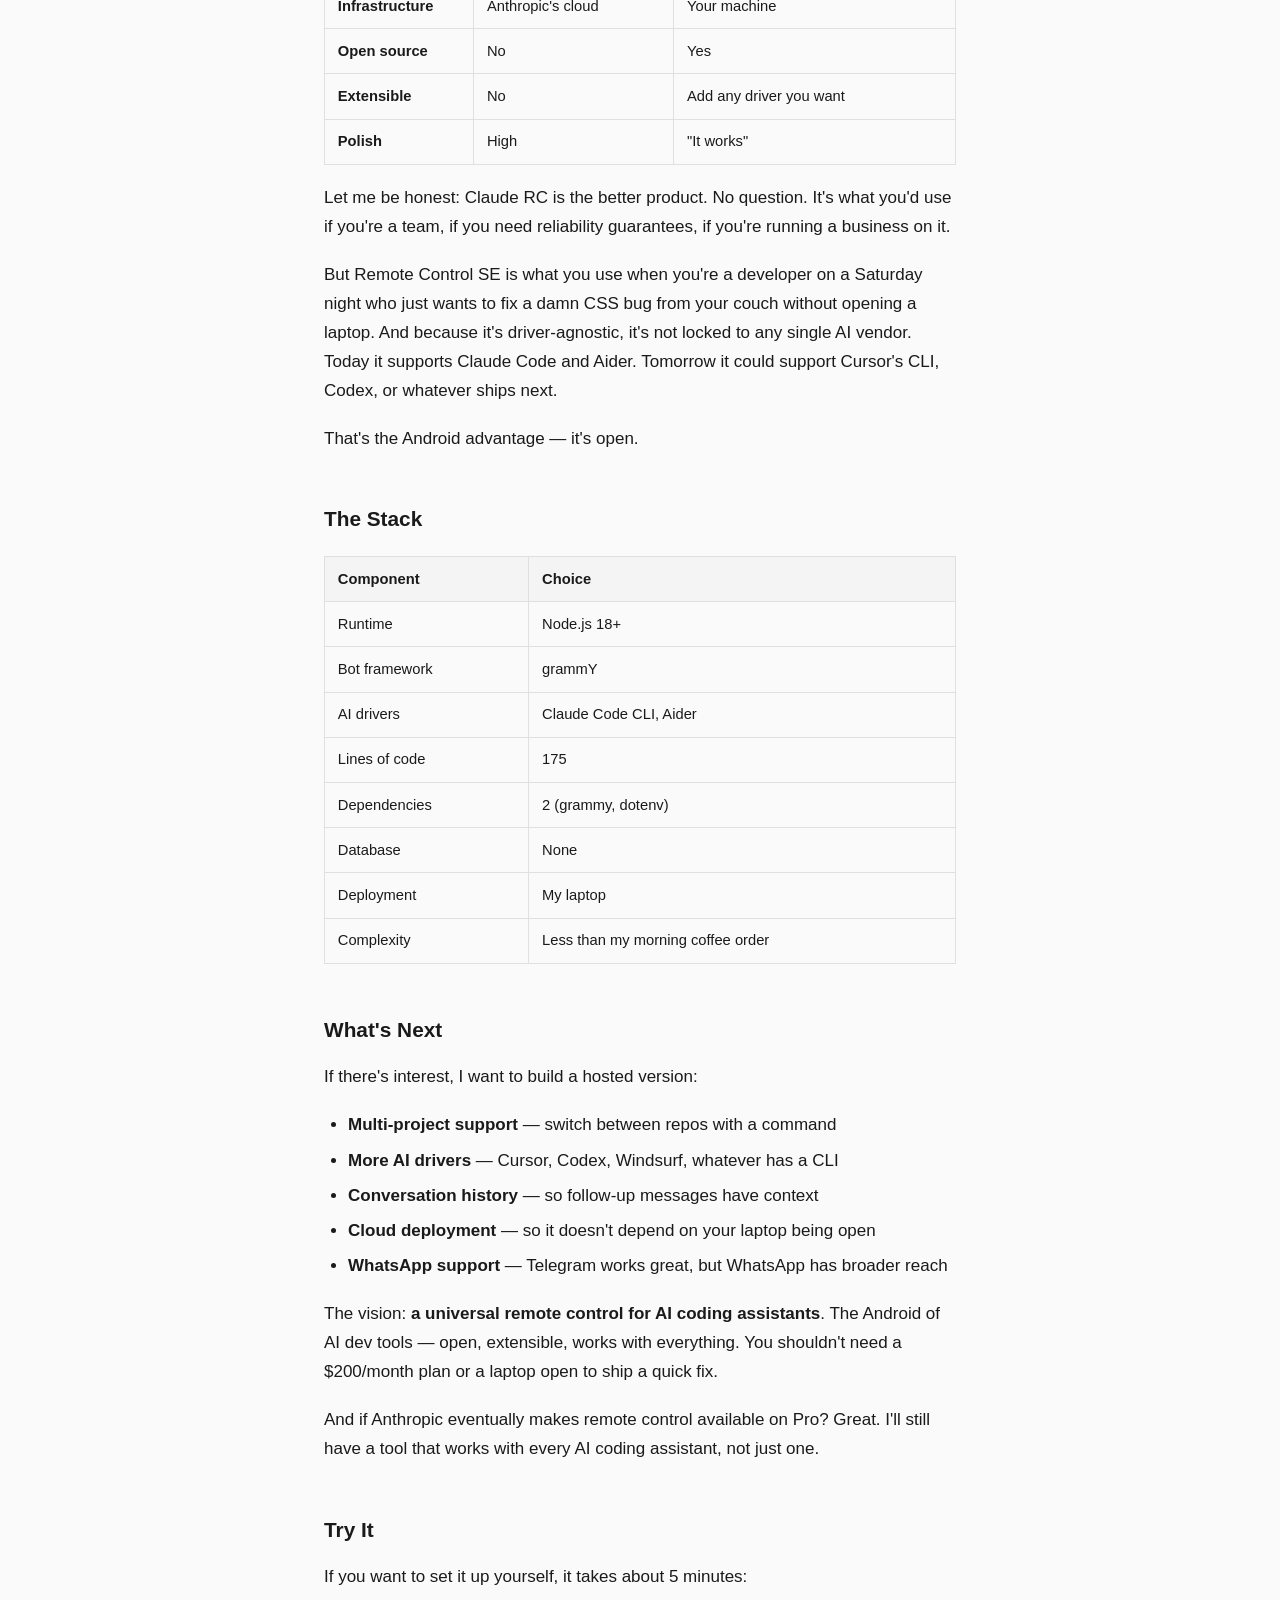
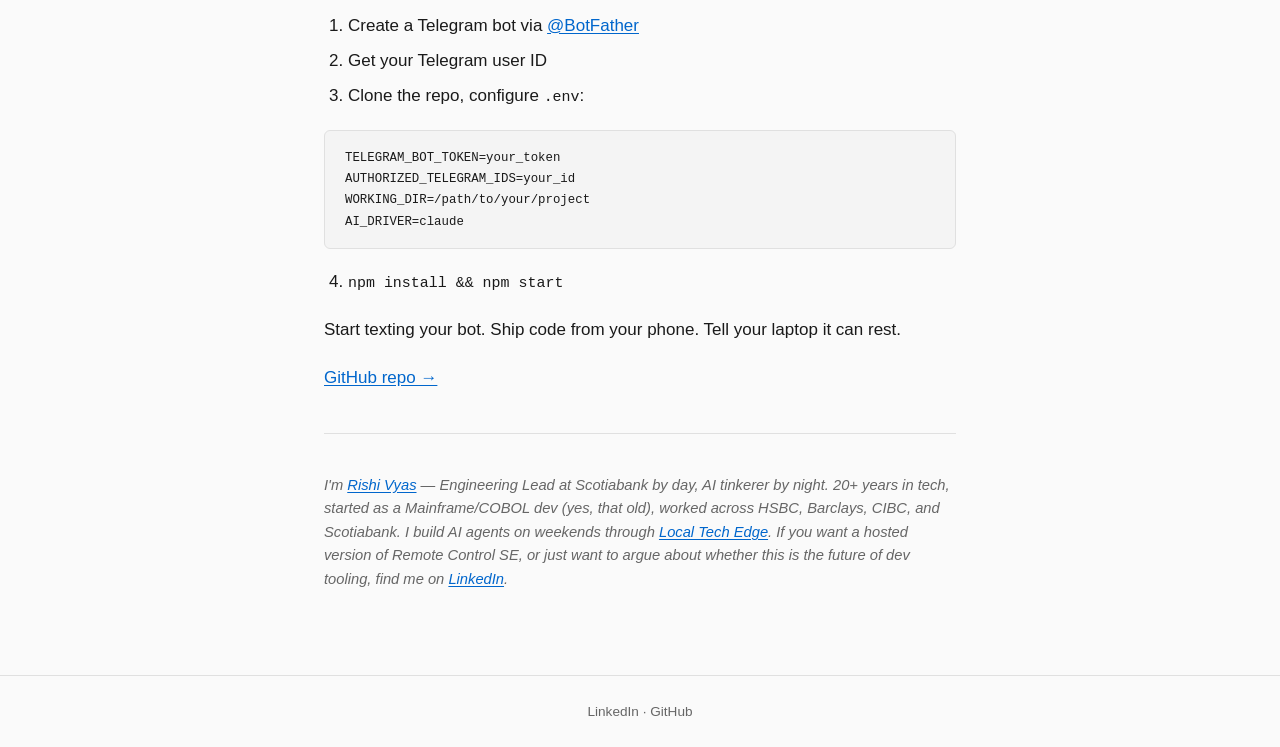
==== commit e9c892e0: "docs: update post date to March 3 Co-Authored-By: Claude Opus 4.6 <noreply@anthropic.com>" ====
--- a/posts/remote-control-se.html
+++ b/posts/remote-control-se.html
@@ -22,7 +22,7 @@
     <article>
       <div class="post-header">
         <h1>Remote Control SE: The Android to Claude RC's iPhone</h1>
-        <p class="post-meta">March 2, 2026</p>
+        <p class="post-meta">March 3, 2026</p>
       </div>
 
       <div class="post-content">
